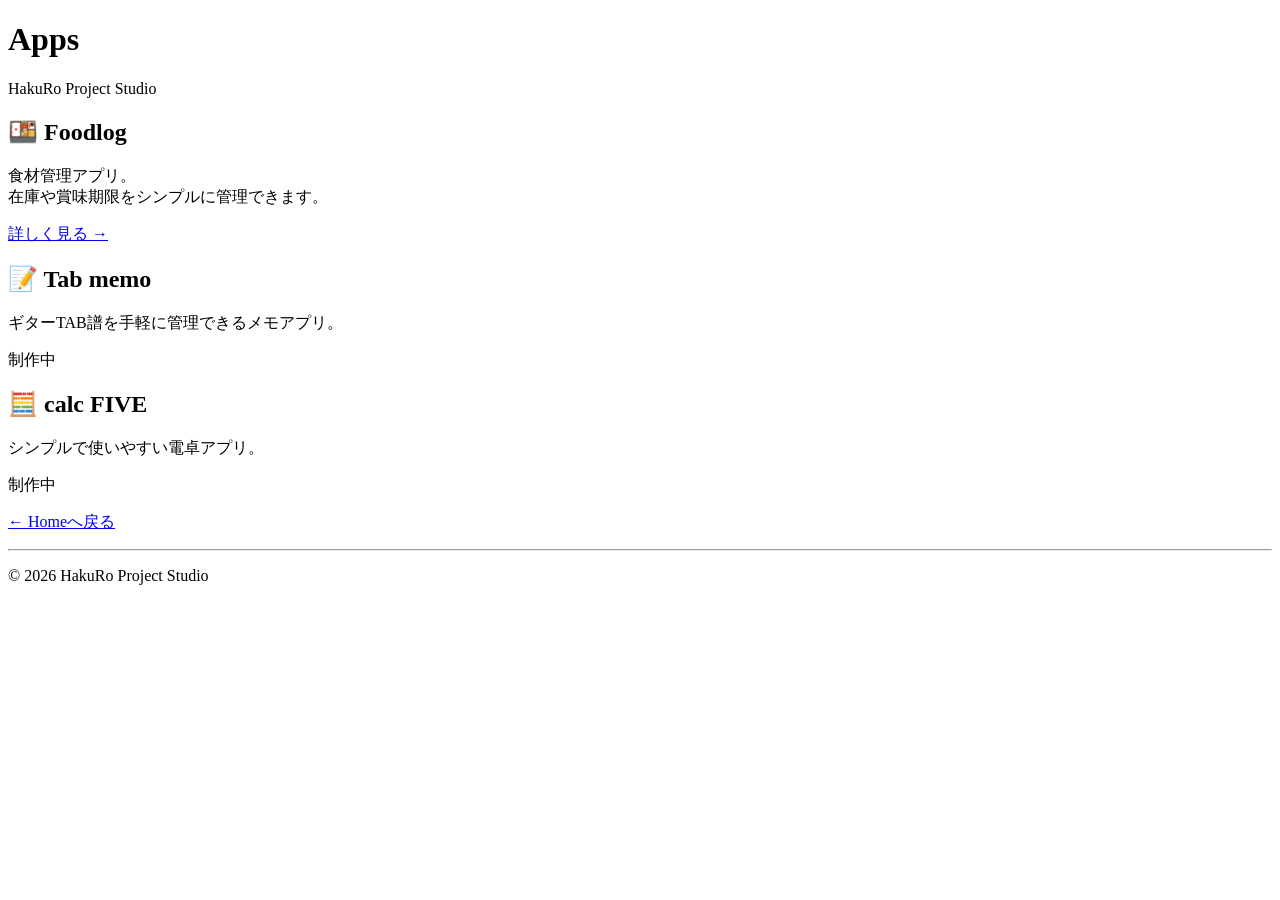
==== apps/index.html @ afb87ae5 "Create index.html" ====
<!DOCTYPE html>
<html lang="ja">

<head>
    <meta charset="UTF-8">
    <meta name="viewport" content="width=device-width, initial-scale=1.0">

    <title>Apps | HakuRo Project Studio</title>

    <link rel="stylesheet" href="../css/style.css">
</head>

<body>

<header>
    <h1>Apps</h1>
    <p>HakuRo Project Studio</p>
</header>

<main>

<section class="card">

    <h2>🍱 Foodlog</h2>

    <p>
        食材管理アプリ。<br>
        在庫や賞味期限をシンプルに管理できます。
    </p>

    <a href="foodlog.html">
        詳しく見る →
    </a>

</section>

<section class="card">

    <h2>📝 Tab memo</h2>

    <p>
        ギターTAB譜を手軽に管理できるメモアプリ。
    </p>

    <p>
        制作中
    </p>

</section>

<section class="card">

    <h2>🧮 calc FIVE</h2>

    <p>
        シンプルで使いやすい電卓アプリ。
    </p>

    <p>
        制作中
    </p>

</section>

<p>

<a href="../index.html">
← Homeへ戻る
</a>

</p>

</main>

<footer>

<hr>

<p>

© 2026 HakuRo Project Studio

</p>

</footer>

</body>

</html>
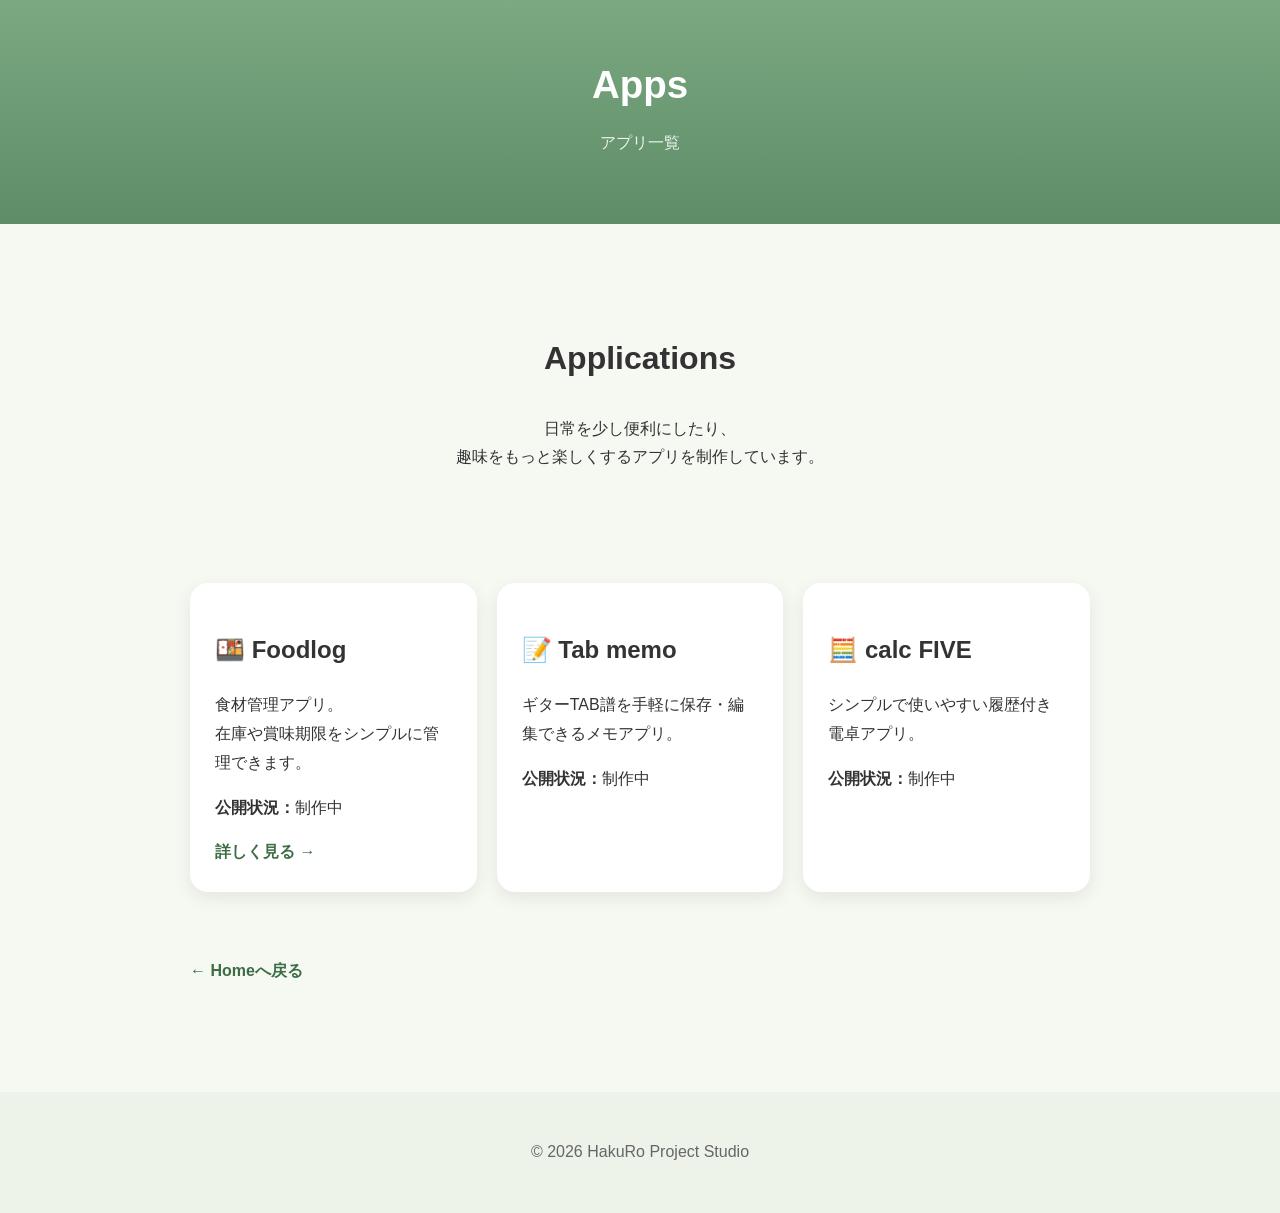
==== commit eefba8f3: "Update index.html" ====
--- a/apps/index.html
+++ b/apps/index.html
@@ -2,34 +2,64 @@
 <html lang="ja">
 
 <head>
+
     <meta charset="UTF-8">
     <meta name="viewport" content="width=device-width, initial-scale=1.0">
 
     <title>Apps | HakuRo Project Studio</title>
 
     <link rel="stylesheet" href="../css/style.css">
+
 </head>
 
 <body>
 
 <header>
+
     <h1>Apps</h1>
-    <p>HakuRo Project Studio</p>
+
+    <p>アプリ一覧</p>
+
 </header>
 
 <main>
+
+<section class="hero">
+
+    <h2>Applications</h2>
+
+    <p>
+
+        日常を少し便利にしたり、<br>
+        趣味をもっと楽しくするアプリを制作しています。
+
+    </p>
+
+</section>
+
+<div class="grid">
 
 <section class="card">
 
     <h2>🍱 Foodlog</h2>
 
     <p>
+
         食材管理アプリ。<br>
         在庫や賞味期限をシンプルに管理できます。
+
+    </p>
+
+    <p>
+
+        <strong>公開状況：</strong>制作中
+
     </p>
 
     <a href="foodlog.html">
+
         詳しく見る →
+
     </a>
 
 </section>
@@ -39,11 +69,15 @@
     <h2>📝 Tab memo</h2>
 
     <p>
-        ギターTAB譜を手軽に管理できるメモアプリ。
+
+        ギターTAB譜を手軽に保存・編集できるメモアプリ。
+
     </p>
 
     <p>
-        制作中
+
+        <strong>公開状況：</strong>制作中
+
     </p>
 
 </section>
@@ -53,19 +87,27 @@
     <h2>🧮 calc FIVE</h2>
 
     <p>
-        シンプルで使いやすい電卓アプリ。
+
+        シンプルで使いやすい履歴付き電卓アプリ。
+
     </p>
 
     <p>
-        制作中
+
+        <strong>公開状況：</strong>制作中
+
     </p>
 
 </section>
 
-<p>
+</div>
+
+<p style="margin-top:40px;">
 
 <a href="../index.html">
+
 ← Homeへ戻る
+
 </a>
 
 </p>
@@ -73,8 +115,6 @@
 </main>
 
 <footer>
-
-<hr>
 
 <p>
 
--- a/css/style.css
+++ b/css/style.css
@@ -0,0 +1,159 @@
+body {
+    margin: 0;
+    font-family: "Yu Gothic", sans-serif;
+    background: #f6f8f2;
+    color: #333;
+    line-height: 1.8;
+}
+
+/* ヘッダー */
+
+header {
+
+    background: linear-gradient(#7ca982,#5d8c66);
+
+    color: white;
+
+    text-align: center;
+
+    padding: 50px 20px;
+
+}
+
+header h1{
+
+    margin:0;
+
+    font-size:2.4em;
+
+}
+
+header p{
+
+    margin-top:10px;
+
+    opacity:0.9;
+
+}
+
+/* 本文 */
+
+main{
+
+    max-width:900px;
+
+    margin:auto;
+
+    padding:30px 20px;
+
+}
+
+/* カード */
+
+.card{
+
+    background:white;
+
+    margin:25px 0;
+
+    padding:25px;
+
+    border-radius:18px;
+
+    box-shadow:0 6px 18px rgba(0,0,0,.08);
+
+    transition:.3s;
+
+}
+
+/* ホバー */
+
+.card:hover{
+
+    transform:translateY(-4px);
+
+    box-shadow:0 12px 30px rgba(0,0,0,.12);
+
+}
+
+/* リンク */
+
+a{
+
+    color:#3d6d46;
+
+    text-decoration:none;
+
+    font-weight:bold;
+
+}
+
+a:hover{
+
+    color:#6aa16f;
+
+}
+
+/* フッター */
+
+footer{
+
+    margin-top:60px;
+
+    padding:30px;
+
+    text-align:center;
+
+    background:#eef3ea;
+
+    color:#666;
+
+}
+
+/* Hero */
+
+.hero{
+
+    text-align:center;
+
+    padding:50px 20px;
+
+}
+
+.hero h2{
+
+    font-size:2em;
+
+}
+
+/* スマホ */
+
+@media(max-width:700px){
+
+header h1{
+
+font-size:1.8em;
+
+}
+
+.card{
+
+padding:20px;
+
+}
+
+}
+
+/* ===== Grid Layout ===== */
+
+.grid {
+
+    display: grid;
+
+    grid-template-columns: repeat(auto-fit, minmax(280px, 1fr));
+
+    gap: 20px;
+
+    margin-top: 20px;
+
+}
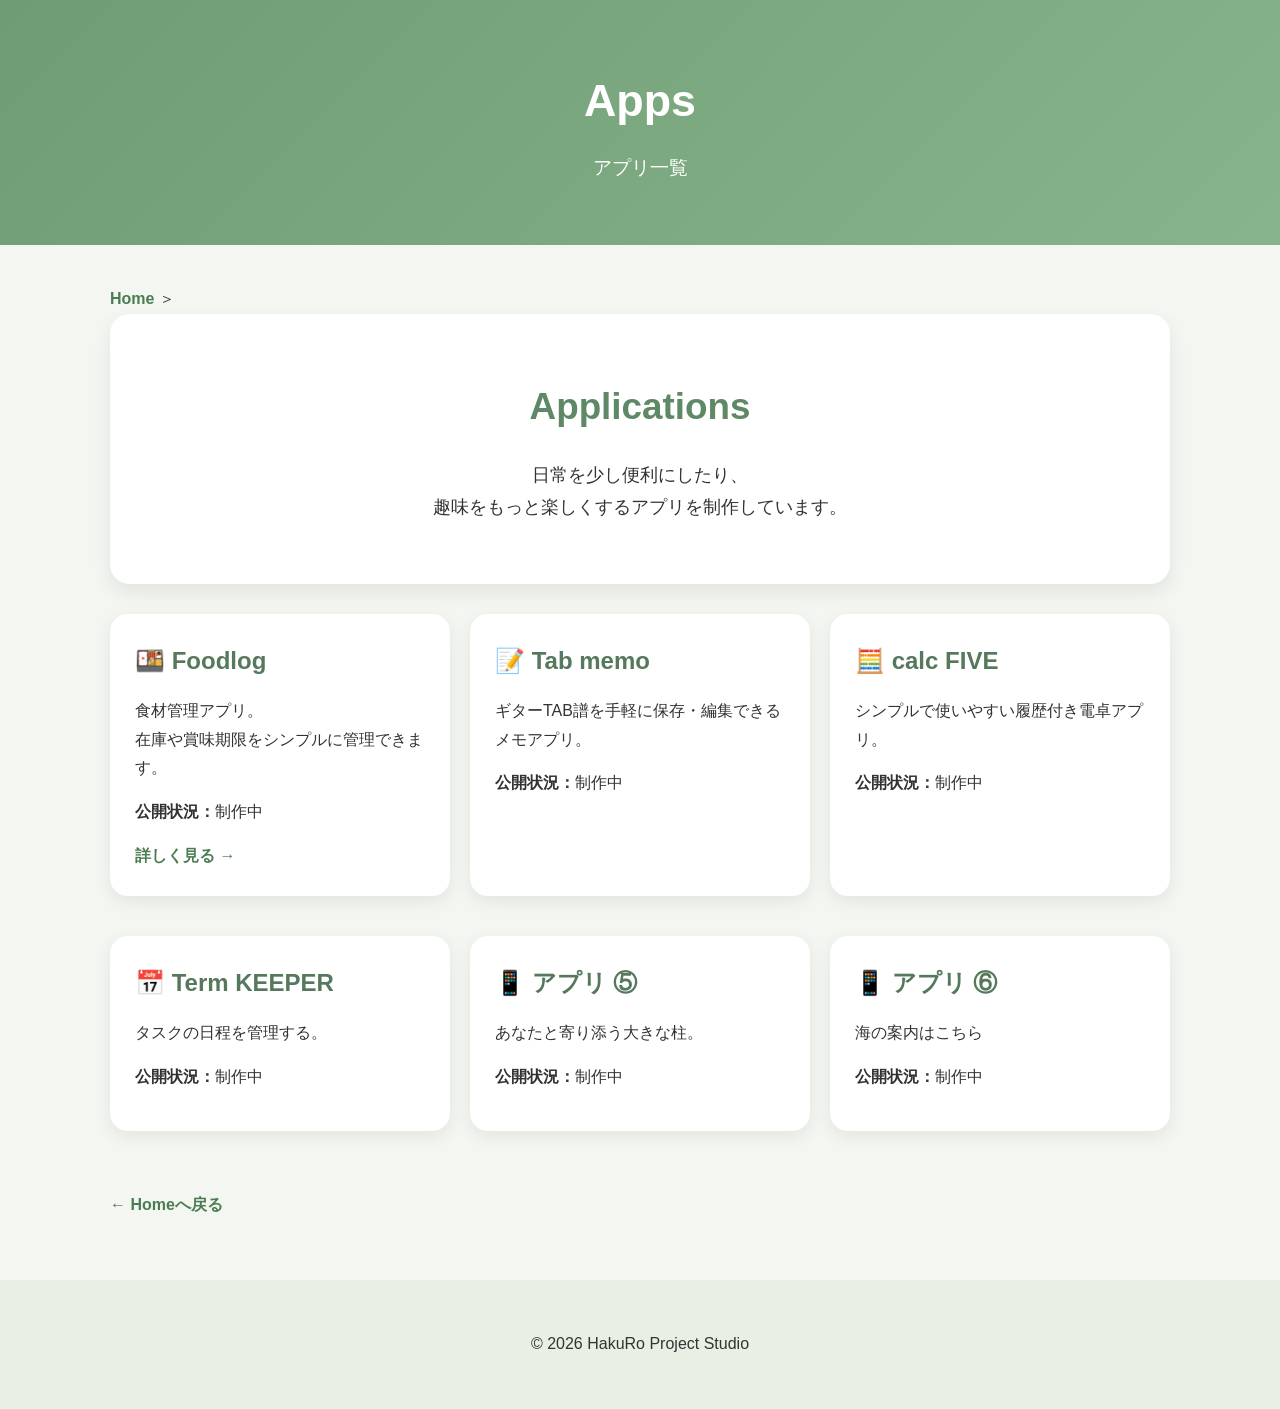
==== commit f1decc61: "Update index.html" ====
--- a/apps/index.html
+++ b/apps/index.html
@@ -23,6 +23,12 @@
 </header>
 
 <main>
+
+<div class="breadcrumb">
+
+    <a href="../index.html">Home</a>
+
+    <span>＞</span>
 
 <section class="hero">
 
@@ -100,6 +106,62 @@
 
 </section>
 
+<section class="card">
+
+    <h2>📅 Term KEEPER</h2>
+
+    <p>
+
+        タスクの日程を管理する。
+
+    </p>
+
+    <p>
+
+        <strong>公開状況：</strong>制作中
+
+    </p>
+
+</section>
+
+    <section class="card">
+
+    <h2>📱 アプリ ⑤</h2>
+
+    <p>
+
+        あなたと寄り添う大きな柱。
+
+    </p>
+
+    <p>
+
+        <strong>公開状況：</strong>制作中
+
+    </p>
+
+</section>
+
+  </section>
+
+    <section class="card">
+
+    <h2>📱 アプリ ⑥</h2>
+
+    <p>
+
+        海の案内はこちら
+
+    </p>
+
+    <p>
+
+        <strong>公開状況：</strong>制作中
+
+    </p>
+
+</section>
+    
 </div>
 
 <p style="margin-top:40px;">
--- a/css/style.css
+++ b/css/style.css
@@ -1,159 +1,298 @@
+/* ===========================
+   HakuRo Project Studio
+   Style v0.2
+=========================== */
+
+* {
+    margin: 0;
+    padding: 0;
+    box-sizing: border-box;
+}
+
 body {
-    margin: 0;
+
     font-family: "Yu Gothic", sans-serif;
-    background: #f6f8f2;
+    background: #f4f7f1;
     color: #333;
     line-height: 1.8;
-}
-
-/* ヘッダー */
+
+}
+
+/* -------------------------
+   Header
+------------------------- */
 
 header {
 
-    background: linear-gradient(#7ca982,#5d8c66);
+    background: linear-gradient(135deg,#6f9c74,#88b48c);
 
     color: white;
 
     text-align: center;
 
-    padding: 50px 20px;
+    padding: 60px 20px;
+
+}
+
+header h1 {
+
+    font-size: 2.8rem;
+
+    margin-bottom: 10px;
+
+}
+
+header p {
+
+    font-size: 1.2rem;
+
+}
+
+/* -------------------------
+   Main
+------------------------- */
+
+main {
+
+    max-width: 1100px;
+
+    margin: 40px auto;
+
+    padding: 0 20px;
+
+}
+
+/* -------------------------
+   Hero
+------------------------- */
+
+.hero {
+
+    background: white;
+
+    border-radius: 20px;
+
+    padding: 60px 30px;
+
+    margin-bottom: 30px;
+
+    text-align: center;
+
+    box-shadow: 0 8px 20px rgba(0,0,0,.08);
+
+}
+
+.hero h2 {
+
+    color: #5f8966;
+
+    font-size: 2.3rem;
+
+    margin-bottom: 20px;
+
+}
+
+.hero p {
+
+    font-size: 1.1rem;
+
+}
+
+/* -------------------------
+   Grid
+------------------------- */
+
+.grid {
+
+    display: grid;
+
+    grid-template-columns: repeat(auto-fit,minmax(280px,1fr));
+
+    gap: 20px;
+
+}
+
+/* -------------------------
+   Card
+------------------------- */
+
+.card {
+
+    background: white;
+
+    border-radius: 18px;
+
+    padding: 25px;
+
+    box-shadow: 0 5px 18px rgba(0,0,0,.08);
+
+    margin-bottom: 20px;
+
+    transition: .25s;
+
+}
+
+.card:hover {
+
+    transform: translateY(-5px);
+
+    box-shadow: 0 12px 24px rgba(0,0,0,.12);
+
+}
+
+.card h2 {
+
+    color: #56785c;
+
+    margin-bottom: 15px;
+
+}
+
+.card p {
+
+    margin-bottom: 15px;
+
+}
+
+/* -------------------------
+   List
+------------------------- */
+
+ul {
+
+    padding-left: 20px;
+
+}
+
+li {
+
+    margin: 8px 0;
+
+}
+
+/* -------------------------
+   Link
+------------------------- */
+
+a {
+
+    color: #4c7c53;
+
+    text-decoration: none;
+
+    font-weight: bold;
+
+}
+
+a:hover {
+
+    color: #7fa883;
+
+}
+
+/* -------------------------
+   Footer
+------------------------- */
+
+footer {
+
+    margin-top: 60px;
+
+    padding: 40px 20px;
+
+    background: #e8efe5;
+
+    text-align: center;
+
+}
+
+footer h3 {
+
+    margin-bottom: 15px;
+
+}
+
+footer p {
+
+    margin: 10px 0;
+
+}
+
+/* -------------------------
+   Smartphone
+------------------------- */
+
+@media (max-width:700px){
+
+header{
+
+    padding:45px 20px;
 
 }
 
 header h1{
 
-    margin:0;
-
-    font-size:2.4em;
-
-}
-
-header p{
-
-    margin-top:10px;
-
-    opacity:0.9;
-
-}
-
-/* 本文 */
-
-main{
-
-    max-width:900px;
-
-    margin:auto;
-
-    padding:30px 20px;
-
-}
-
-/* カード */
-
-.card{
-
-    background:white;
-
-    margin:25px 0;
-
-    padding:25px;
+    font-size:2rem;
+
+}
+
+.hero{
+
+    padding:40px 20px;
+
+}
+
+.hero h2{
+
+    font-size:1.8rem;
+
+}
+
+}
+
+/* -------------------------
+   App Page
+------------------------- */
+
+.app-icon{
+
+    width:140px;
+
+    height:140px;
+
+    margin:0 auto 25px;
+
+    border-radius:30px;
+
+    background:#dfe8dc;
+
+    display:flex;
+
+    justify-content:center;
+
+    align-items:center;
+
+    color:#56785c;
+
+    font-weight:bold;
+
+}
+
+.app-image{
+
+    height:240px;
 
     border-radius:18px;
 
-    box-shadow:0 6px 18px rgba(0,0,0,.08);
-
-    transition:.3s;
-
-}
-
-/* ホバー */
-
-.card:hover{
-
-    transform:translateY(-4px);
-
-    box-shadow:0 12px 30px rgba(0,0,0,.12);
-
-}
-
-/* リンク */
-
-a{
-
-    color:#3d6d46;
-
-    text-decoration:none;
-
-    font-weight:bold;
-
-}
-
-a:hover{
-
-    color:#6aa16f;
-
-}
-
-/* フッター */
-
-footer{
-
-    margin-top:60px;
-
-    padding:30px;
-
-    text-align:center;
-
     background:#eef3ea;
 
-    color:#666;
-
-}
-
-/* Hero */
-
-.hero{
-
-    text-align:center;
-
-    padding:50px 20px;
-
-}
-
-.hero h2{
-
-    font-size:2em;
-
-}
-
-/* スマホ */
-
-@media(max-width:700px){
-
-header h1{
-
-font-size:1.8em;
-
-}
-
-.card{
-
-padding:20px;
-
-}
-
-}
-
-/* ===== Grid Layout ===== */
-
-.grid {
-
-    display: grid;
-
-    grid-template-columns: repeat(auto-fit, minmax(280px, 1fr));
-
-    gap: 20px;
-
-    margin-top: 20px;
-
-}
+    display:flex;
+
+    justify-content:center;
+
+    align-items:center;
+
+    color:#56785c;
+
+}
+
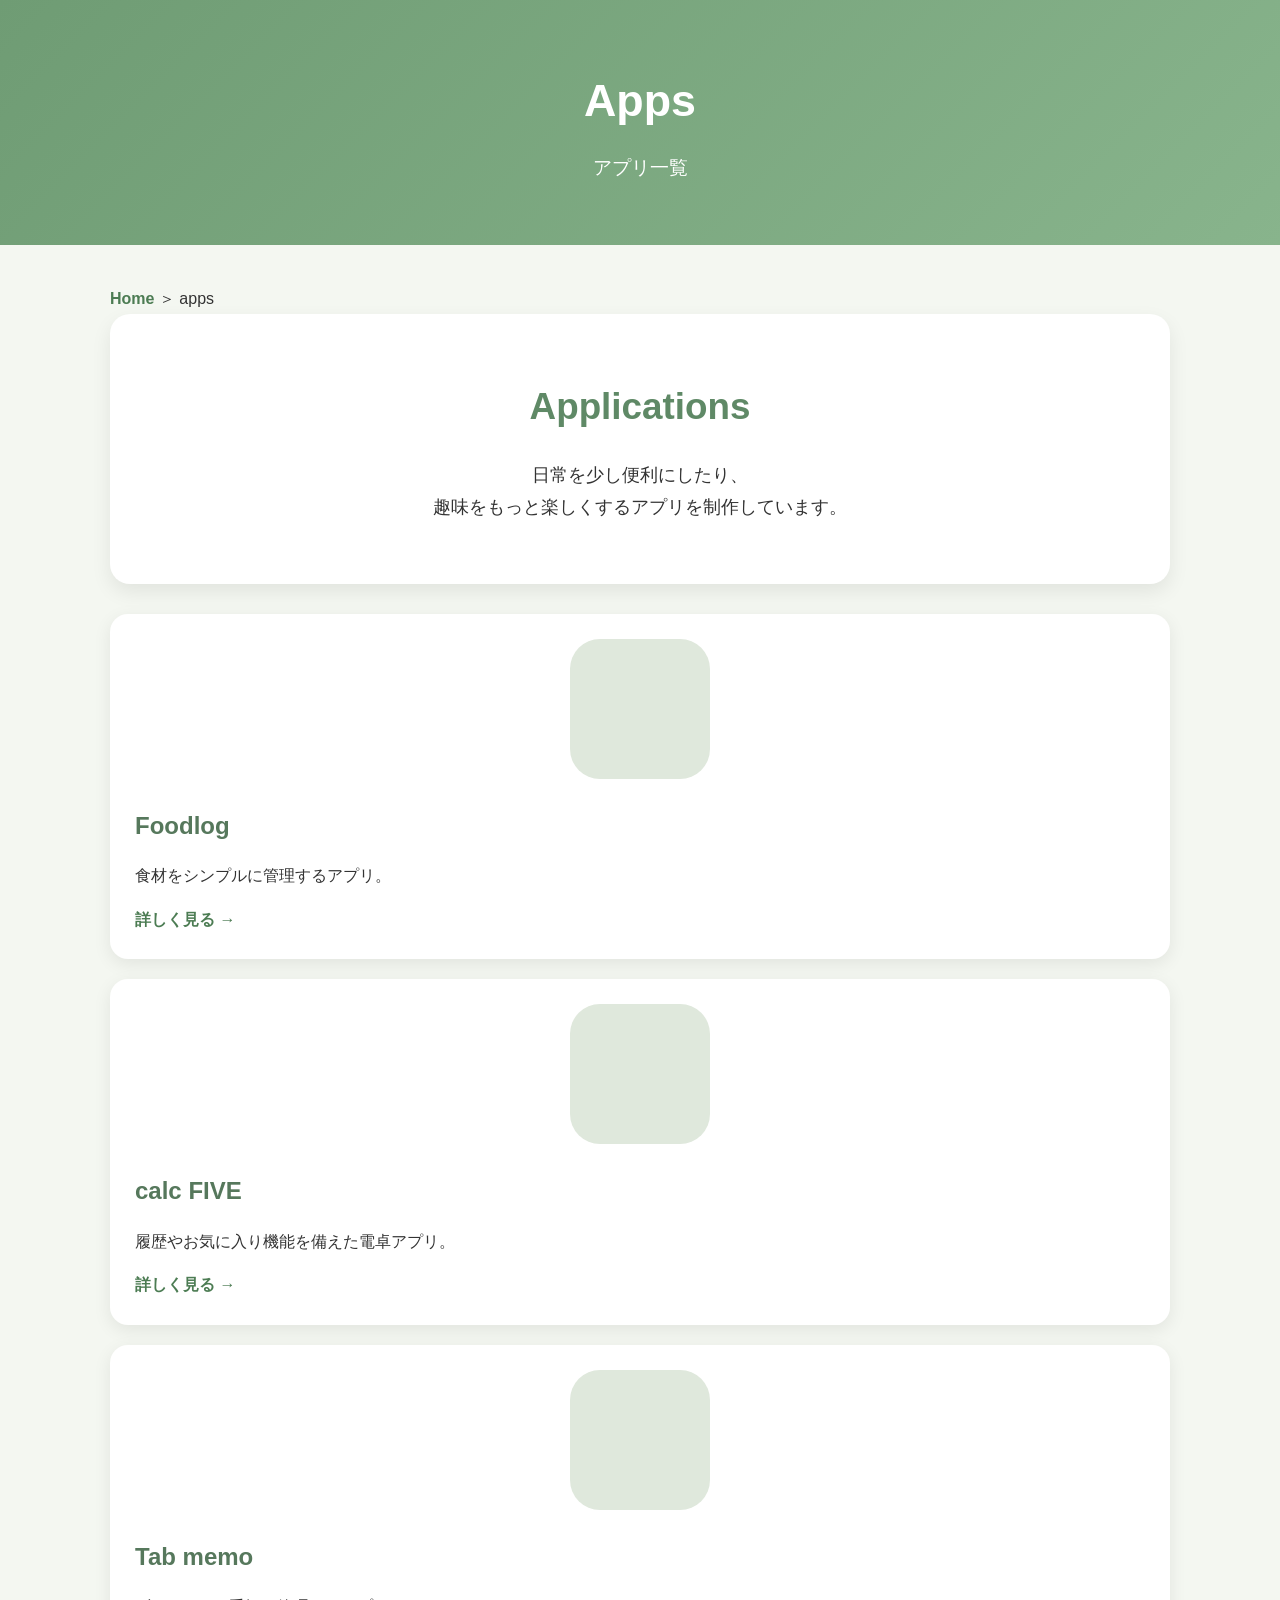
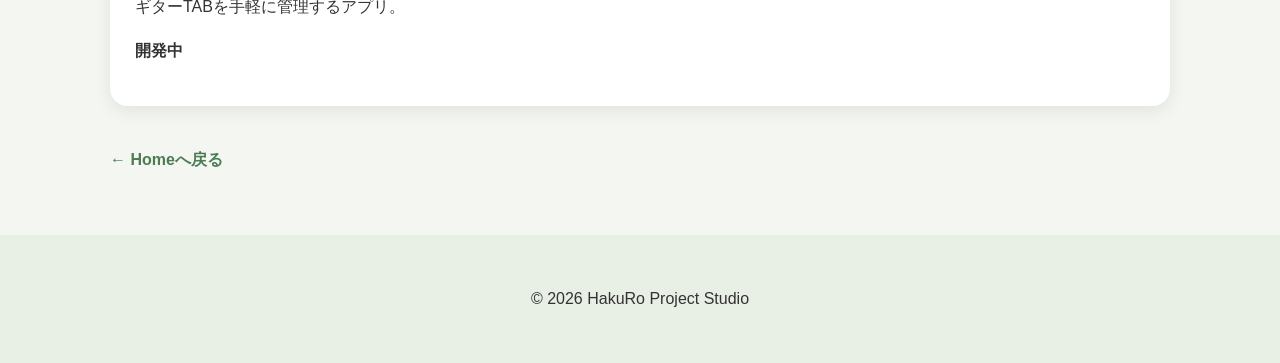
==== commit c15a6d7a: "Update index.html" ====
--- a/apps/index.html
+++ b/apps/index.html
@@ -30,6 +30,10 @@
 
     <span>＞</span>
 
+    <span>apps</span>
+
+</div>
+
 <section class="hero">
 
     <h2>Applications</h2>
@@ -43,126 +47,89 @@
 
 </section>
 
-<div class="grid">
+<section class="card app-card">
 
-<section class="card">
+    <div class="app-icon">
 
-    <h2>🍱 Foodlog</h2>
+        <!-- Foodlogアイコン -->
 
-    <p>
+    </div>
 
-        食材管理アプリ。<br>
-        在庫や賞味期限をシンプルに管理できます。
+    <div class="app-info">
 
-    </p>
+        <h2>Foodlog</h2>
 
-    <p>
+        <p>
 
-        <strong>公開状況：</strong>制作中
+            食材をシンプルに管理するアプリ。
 
-    </p>
+        </p>
 
-    <a href="foodlog.html">
+        <a class="app-link" href="foodlog.html">
 
-        詳しく見る →
+            詳しく見る →
 
-    </a>
+        </a>
+
+    </div>
 
 </section>
 
-<section class="card">
+<section class="card app-card">
 
-    <h2>📝 Tab memo</h2>
+    <div class="app-icon">
 
-    <p>
+        <!-- calc FIVEアイコン -->
 
-        ギターTAB譜を手軽に保存・編集できるメモアプリ。
+    </div>
 
-    </p>
+    <div class="app-info">
 
-    <p>
+        <h2>calc FIVE</h2>
 
-        <strong>公開状況：</strong>制作中
+        <p>
 
-    </p>
+            履歴やお気に入り機能を備えた電卓アプリ。
+
+        </p>
+
+        <a class="app-link" href="calcfive.html">
+
+            詳しく見る →
+
+        </a>
+
+    </div>
 
 </section>
 
-<section class="card">
+<section class="card app-card">
 
-    <h2>🧮 calc FIVE</h2>
+    <div class="app-icon">
 
-    <p>
+        <!-- Tab memoアイコン -->
 
-        シンプルで使いやすい履歴付き電卓アプリ。
+    </div>
 
-    </p>
+    <div class="app-info">
 
-    <p>
+        <h2>Tab memo</h2>
 
-        <strong>公開状況：</strong>制作中
+        <p>
 
-    </p>
+            ギターTABを手軽に管理するアプリ。
+
+        </p>
+
+        <p>
+
+            <strong>開発中</strong>
+
+        </p>
+
+    </div>
 
 </section>
-
-<section class="card">
-
-    <h2>📅 Term KEEPER</h2>
-
-    <p>
-
-        タスクの日程を管理する。
-
-    </p>
-
-    <p>
-
-        <strong>公開状況：</strong>制作中
-
-    </p>
-
-</section>
-
-    <section class="card">
-
-    <h2>📱 アプリ ⑤</h2>
-
-    <p>
-
-        あなたと寄り添う大きな柱。
-
-    </p>
-
-    <p>
-
-        <strong>公開状況：</strong>制作中
-
-    </p>
-
-</section>
-
-  </section>
-
-    <section class="card">
-
-    <h2>📱 アプリ ⑥</h2>
-
-    <p>
-
-        海の案内はこちら
-
-    </p>
-
-    <p>
-
-        <strong>公開状況：</strong>制作中
-
-    </p>
-
-</section>
-    
-</div>
 
 <p style="margin-top:40px;">
 
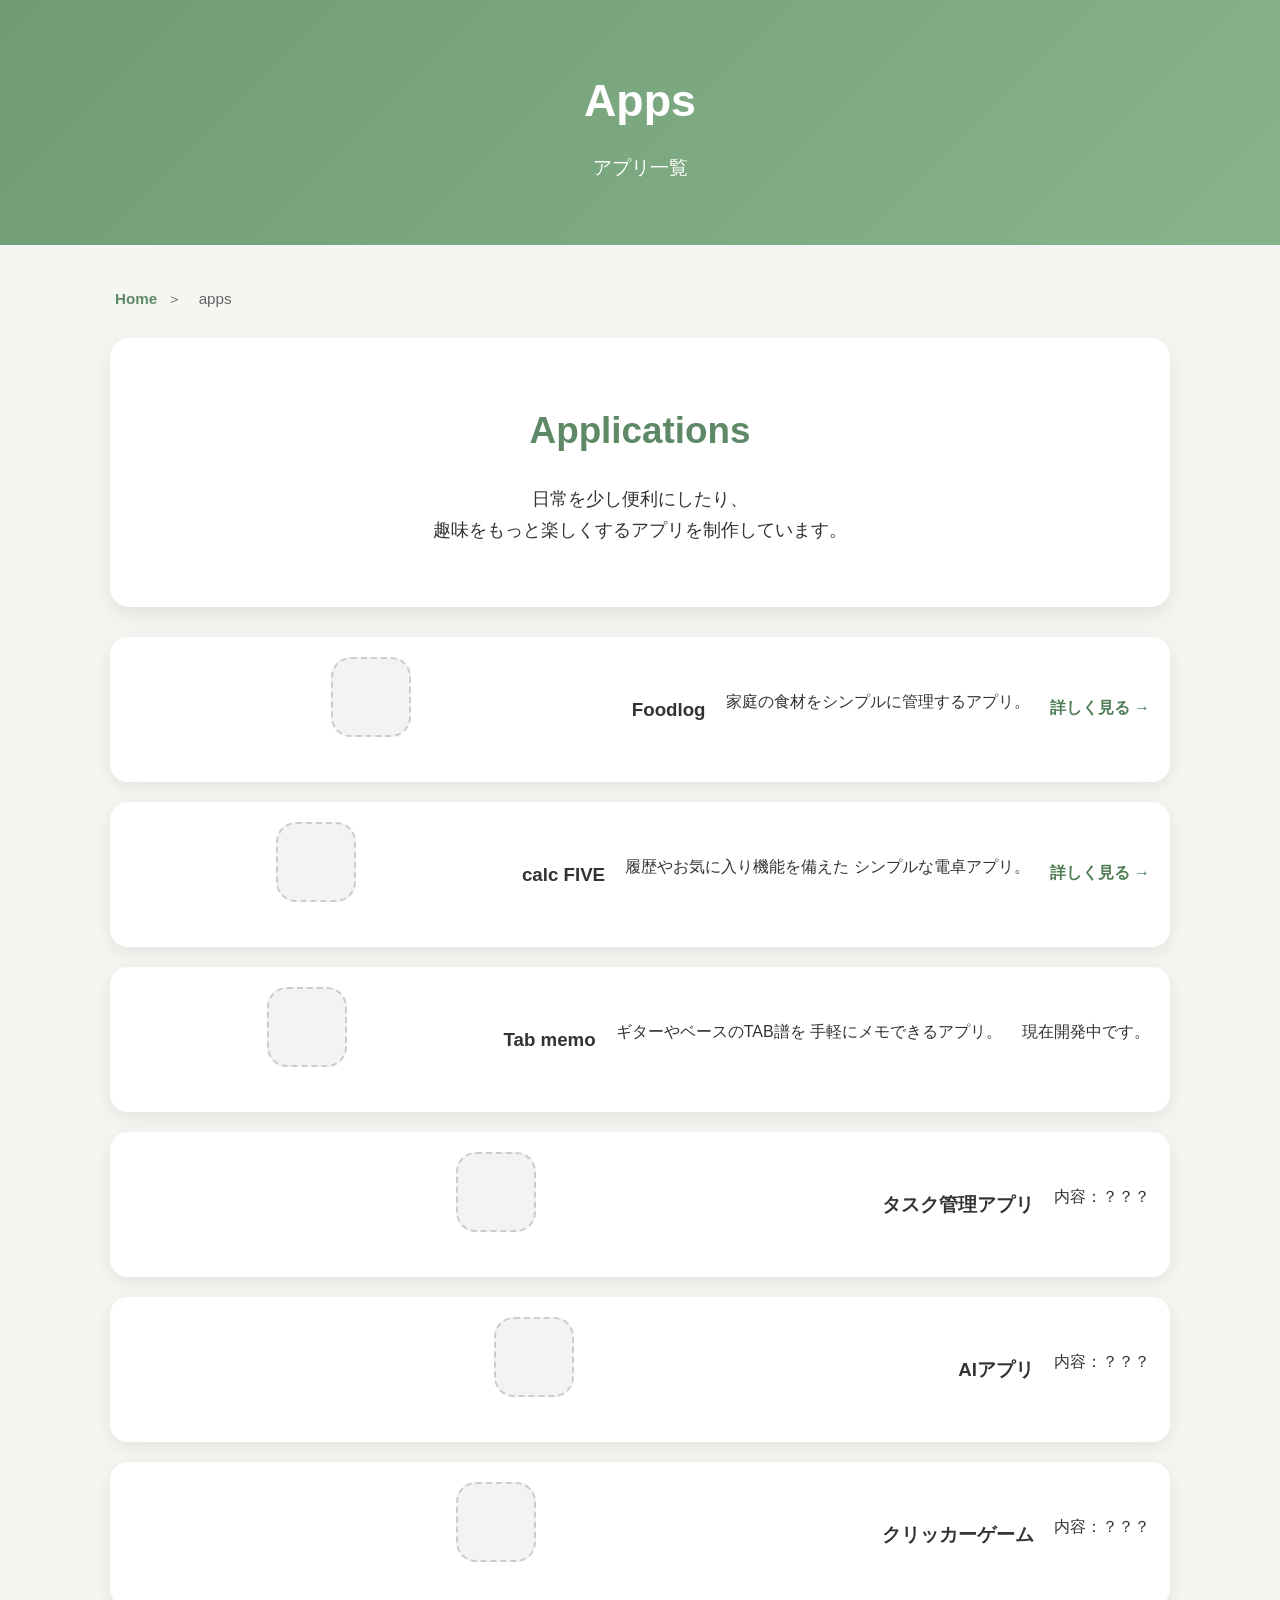
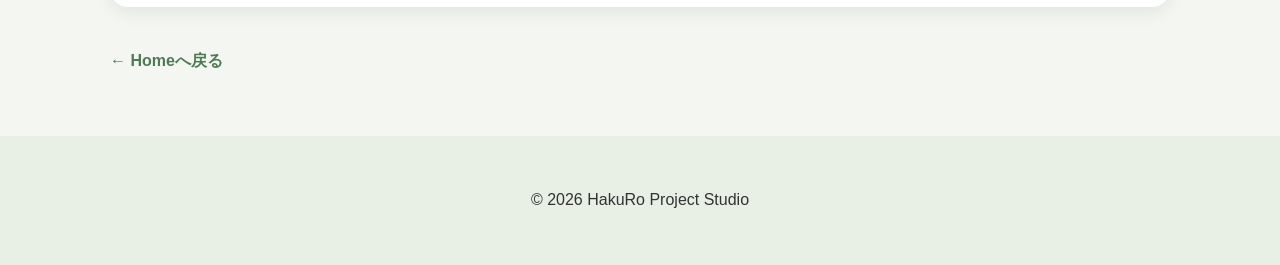
==== commit e4756edd: "Update index.html" ====
--- a/apps/index.html
+++ b/apps/index.html
@@ -47,89 +47,169 @@
 
 </section>
 
-<section class="card app-card">
-
-    <div class="app-icon">
-
-        <!-- Foodlogアイコン -->
-
-    </div>
-
-    <div class="app-info">
-
-        <h2>Foodlog</h2>
-
-        <p>
-
-            食材をシンプルに管理するアプリ。
-
-        </p>
-
-        <a class="app-link" href="foodlog.html">
-
-            詳しく見る →
-
-        </a>
-
-    </div>
-
-</section>
-
-<section class="card app-card">
-
-    <div class="app-icon">
-
-        <!-- calc FIVEアイコン -->
-
-    </div>
-
-    <div class="app-info">
-
-        <h2>calc FIVE</h2>
-
-        <p>
-
-            履歴やお気に入り機能を備えた電卓アプリ。
-
-        </p>
-
-        <a class="app-link" href="calcfive.html">
-
-            詳しく見る →
-
-        </a>
-
-    </div>
-
-</section>
-
-<section class="card app-card">
-
-    <div class="app-icon">
-
-        <!-- Tab memoアイコン -->
-
-    </div>
-
-    <div class="app-info">
-
-        <h2>Tab memo</h2>
-
-        <p>
-
-            ギターTABを手軽に管理するアプリ。
-
-        </p>
-
-        <p>
-
-            <strong>開発中</strong>
-
-        </p>
-
-    </div>
-
-</section>
+<!-- ==========================
+     Foodlog
+========================== -->
+
+<section class="card app-card">
+
+<div class="app-icon">
+
+        <!-- Foodlog アイコン -->
+
+    </div>
+
+    
+<h3>Foodlog</h3>
+
+<p>
+
+家庭の食材をシンプルに管理するアプリ。
+
+</p>
+
+<p>
+
+<a class="app-link" href="cfoodlog.html">
+
+詳しく見る →
+
+</a>
+
+</p>
+
+</section>
+
+
+
+
+    
+<!-- ==========================
+     calc FIVE
+========================== -->
+
+<section class="card app-card">
+
+<div class="app-icon">
+
+        <!-- calc FIVE アイコン -->
+
+    </div>
+
+    
+<h3>calc FIVE</h3>
+
+<p>
+
+履歴やお気に入り機能を備えた
+シンプルな電卓アプリ。
+
+</p>
+
+<p>
+
+<a class="app-link" href="calcfive.html">
+
+詳しく見る →
+
+</a>
+
+</p>
+
+</section>
+
+<!-- ==========================
+     Tab memo
+========================== -->
+
+<section class="card app-card">
+<div class="app-icon">
+
+        <!-- Tab memo アイコン -->
+
+    </div>
+<h3>Tab memo</h3>
+
+<p>
+
+ギターやベースのTAB譜を
+手軽にメモできるアプリ。
+
+</p>
+
+<p>
+
+現在開発中です。
+
+</p>
+
+</section>
+
+<!-- ==========================
+     Coming Soon
+========================== -->
+<section class="card app-card">
+<div class="app-icon">
+
+        <!-- Term KEEPER アイコン -->
+
+    </div>
+
+<h3>タスク管理アプリ</h3>
+
+<p>
+
+内容：？？？
+
+</p>
+
+</section>
+
+<!-- ==========================
+     Coming Soon
+========================== -->
+
+<section class="card app-card">
+<div class="app-icon">
+
+        <!-- Yggdrasil アイコン -->
+
+</div>
+
+<h3>AIアプリ</h3>
+
+<p>
+
+内容：？？？
+
+</p>
+
+</section>
+
+
+
+    <!-- ==========================
+     Coming Soon
+========================== -->
+<section class="card app-card">
+<div class="app-icon">
+
+        <!-- いかたっぷ アイコン -->
+
+</div>
+
+<h3>クリッカーゲーム</h3>
+
+<p>
+
+内容：？？？
+
+</p>
+
+</section>
+
+    
+    
 
 <p style="margin-top:40px;">
 
--- a/css/style.css
+++ b/css/style.css
@@ -296,3 +296,162 @@
 
 }
 
+/* -------------------------
+   Breadcrumb
+------------------------- */
+
+.breadcrumb{
+
+    max-width:1100px;
+
+    margin:0 auto 25px;
+
+    padding:0 5px;
+
+    font-size:0.95rem;
+
+    color:#666;
+
+}
+
+.breadcrumb a{
+
+    color:#5f8966;
+
+    text-decoration:none;
+
+}
+
+.breadcrumb a:hover{
+
+    text-decoration:underline;
+
+}
+
+.breadcrumb span{
+
+    margin:0 6px;
+
+}
+
+/* =========================
+   App Cards
+========================= */
+
+.app-card {
+
+    display: flex;
+
+    align-items: center;
+
+    gap: 20px;
+
+    padding: 20px;
+
+}
+
+.app-icon {
+
+    width: 80px;
+
+    height: 80px;
+
+    border-radius: 20px;
+
+    background: #f3f3f3;
+
+    border: 2px dashed #cccccc;
+
+    flex-shrink: 0;
+
+}
+
+.app-info {
+
+    flex: 1;
+
+}
+
+.app-info h2 {
+
+    margin: 0 0 10px;
+
+}
+
+.app-info p {
+
+    margin: 6px 0;
+
+}
+
+.app-link {
+
+    display: inline-block;
+
+    margin-top: 12px;
+
+    color: #4f7c54;
+
+    text-decoration: none;
+
+    font-weight: bold;
+
+}
+
+.app-link:hover {
+
+    text-decoration: underline;
+
+}
+
+/* ===========================
+   Status
+=========================== */
+
+.status{
+
+    display:inline-block;
+
+    margin-top:12px;
+
+    padding:5px 12px;
+
+    border-radius:999px;
+
+    background:#e8f4ea;
+
+    color:#2f6d3f;
+
+    font-size:0.9rem;
+
+    font-weight:bold;
+
+}
+
+/* ===========================
+   App Detail Header
+=========================== */
+
+.app-detail-header{
+
+    display:flex;
+
+    align-items:center;
+
+    gap:24px;
+
+    margin-top:20px;
+
+}
+
+@media (max-width:700px){
+
+    .app-detail-header{
+
+        flex-direction:column;
+
+        text-align:center;
+
+    }
+
+}
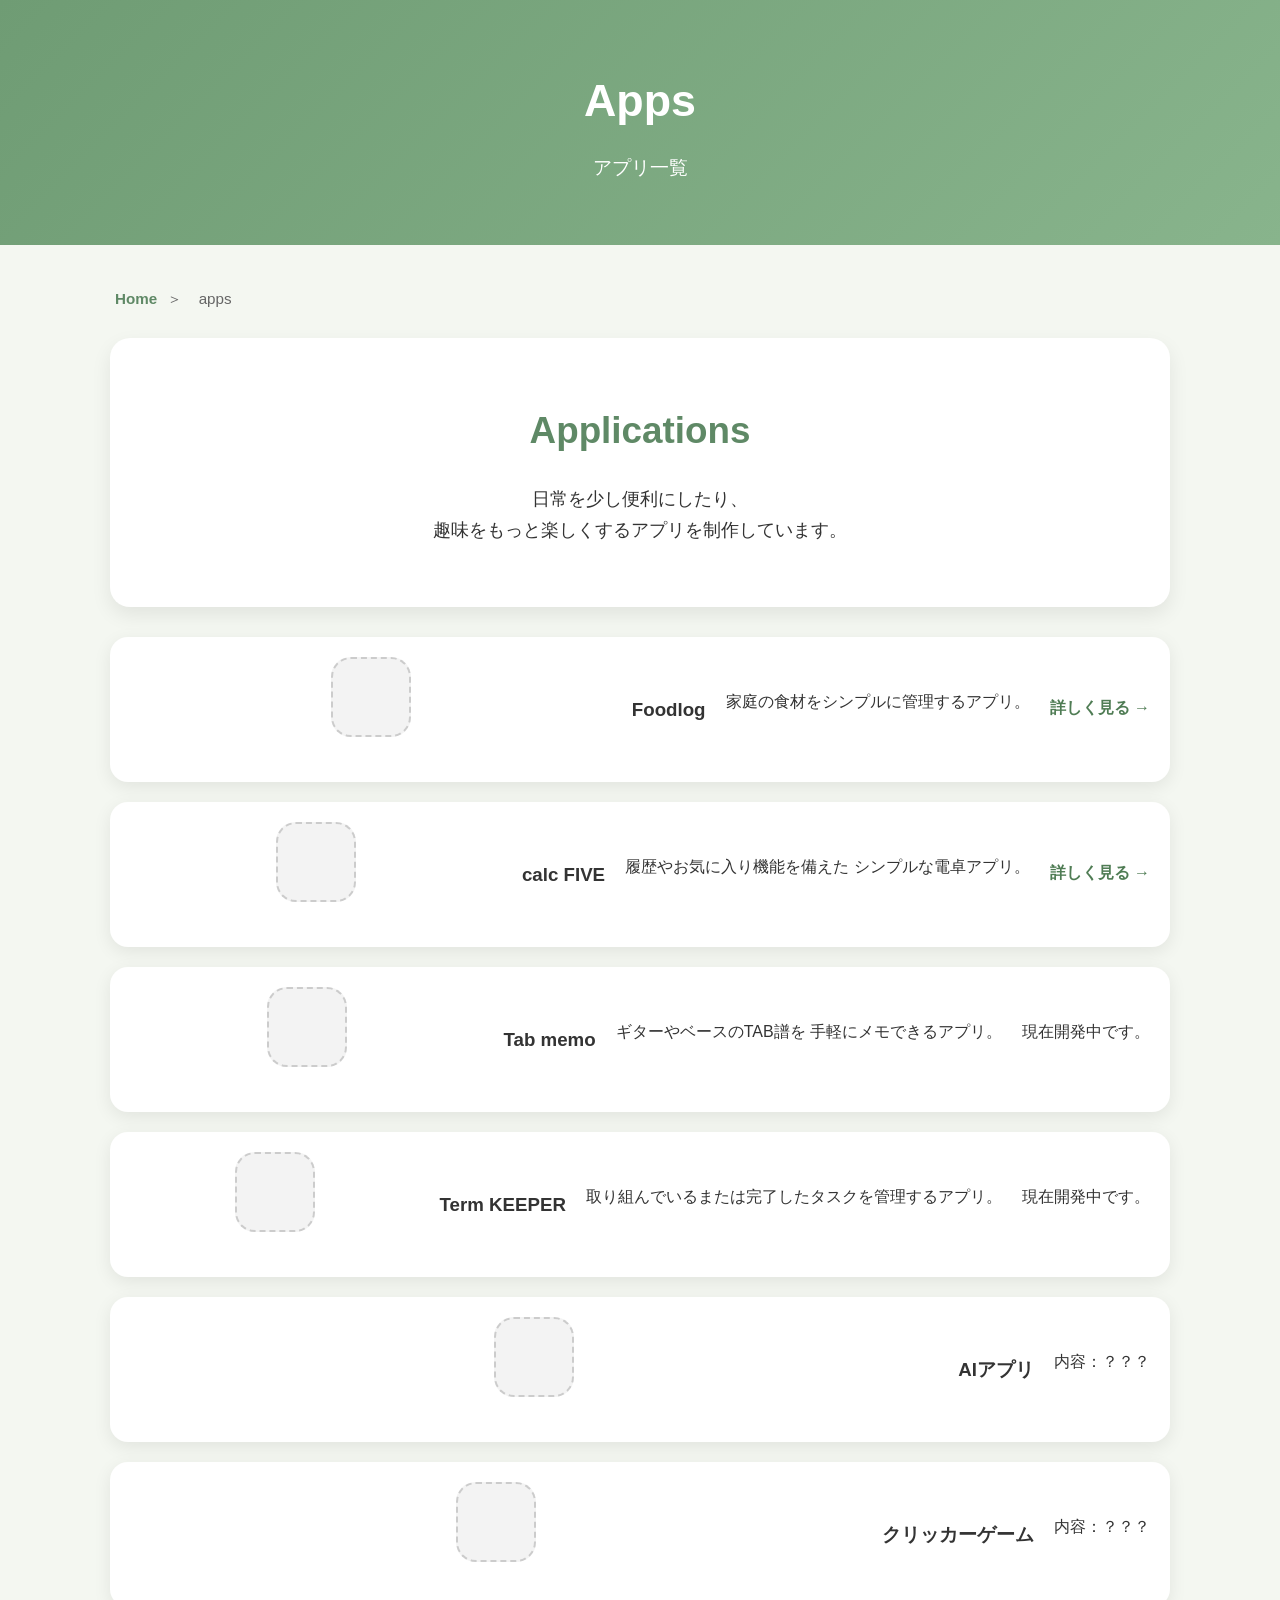
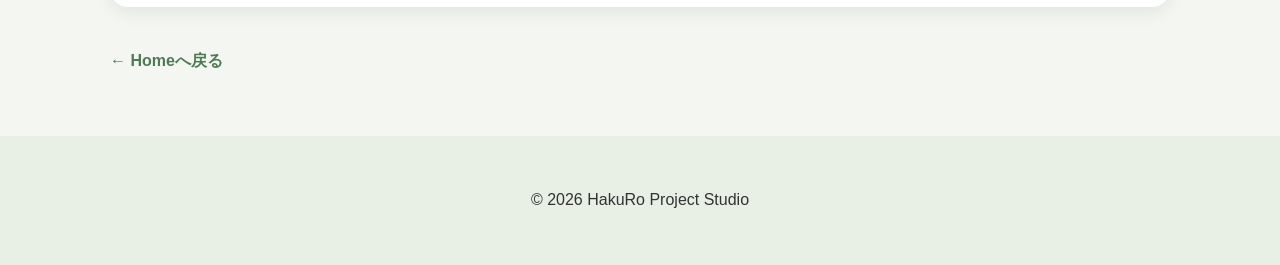
==== commit 22b0a98f: "Update index.html" ====
--- a/apps/index.html
+++ b/apps/index.html
@@ -47,6 +47,8 @@
 
 </section>
 
+<div class="app-grid">
+    
 <!-- ==========================
      Foodlog
 ========================== -->
@@ -70,7 +72,7 @@
 
 <p>
 
-<a class="app-link" href="cfoodlog.html">
+<a class="app-link" href="foodlog.html">
 
 詳しく見る →
 
@@ -79,10 +81,6 @@
 </p>
 
 </section>
-
-
-
-
     
 <!-- ==========================
      calc FIVE
@@ -118,6 +116,10 @@
 
 </section>
 
+</div>
+
+<div class="app-grid">
+    
 <!-- ==========================
      Tab memo
 ========================== -->
@@ -146,16 +148,42 @@
 </section>
 
 <!-- ==========================
-     Coming Soon
-========================== -->
-<section class="card app-card">
-<div class="app-icon">
-
-        <!-- Term KEEPER アイコン -->
-
-    </div>
-
-<h3>タスク管理アプリ</h3>
+     Term KEEPER
+========================== -->
+<section class="card app-card">
+<div class="app-icon">
+
+        <!-- Term KEEPERアイコン -->
+
+    </div>
+<h3>Term KEEPER</h3>
+
+<p>
+
+取り組んでいるまたは完了したタスクを管理するアプリ。
+
+</p>
+
+<p>
+
+現在開発中です。
+
+</p>
+
+</section>
+
+<!-- ==========================
+     Yggdrasil
+========================== -->
+
+<section class="card app-card">
+<div class="app-icon">
+
+        <!-- Yggdrasil アイコン -->
+
+</div>
+
+<h3>AIアプリ</h3>
 
 <p>
 
@@ -165,18 +193,19 @@
 
 </section>
 
-<!-- ==========================
-     Coming Soon
-========================== -->
-
-<section class="card app-card">
-<div class="app-icon">
-
-        <!-- Yggdrasil アイコン -->
-
-</div>
-
-<h3>AIアプリ</h3>
+
+
+<!-- ==========================
+     いかたっぷ
+========================== -->
+<section class="card app-card">
+<div class="app-icon">
+
+        <!-- いかたっぷ アイコン -->
+
+</div>
+
+<h3>クリッカーゲーム</h3>
 
 <p>
 
@@ -186,29 +215,7 @@
 
 </section>
 
-
-
-    <!-- ==========================
-     Coming Soon
-========================== -->
-<section class="card app-card">
-<div class="app-icon">
-
-        <!-- いかたっぷ アイコン -->
-
-</div>
-
-<h3>クリッカーゲーム</h3>
-
-<p>
-
-内容：？？？
-
-</p>
-
-</section>
-
-    
+ </div>
     
 
 <p style="margin-top:40px;">
